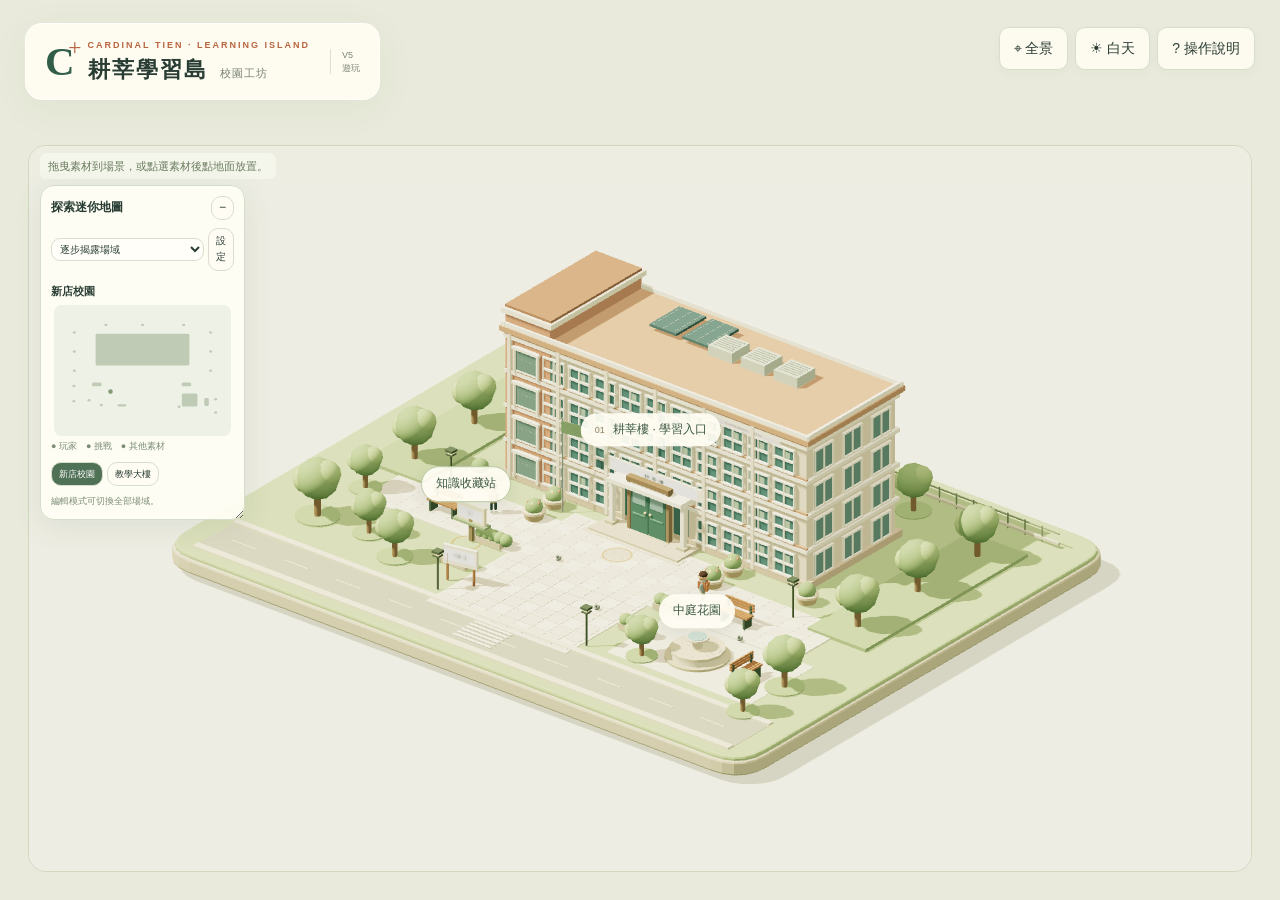
==== offline-player-template.html @ d15664de "Publish V5 editor with 3D doors, TXT workshop and offline student ZIP export" ====
<!doctype html><html lang="zh-Hant"><head><meta charset="utf-8"><meta name="viewport" content="width=device-width,initial-scale=1"><meta name="theme-color" content="#e9eadb"><title>耕莘學習島 · 互動編輯器 V5</title><style>@import url('data:text/css,');
:root{--ink:#293d34;--green:#315e48;--sage:#a8b896;--paper:#fffcf4;--line:#dce0d0;--muted:#788272;--orange:#b86541}*{box-sizing:border-box}body{margin:0;background:#e9eadb;color:var(--ink);font:14px/1.65 'Segoe UI','Microsoft JhengHei',sans-serif;overflow:hidden}button,input,select,textarea{font:inherit}button{border:1px solid #d8ddcc;background:var(--paper);color:var(--ink);padding:9px 14px;border-radius:10px;cursor:pointer;transition:background .18s,transform .18s}button:hover{background:#e9efdf;transform:translateY(-1px)}button:disabled{opacity:.4;cursor:default;transform:none}button:focus-visible{outline:3px solid #d99858;outline-offset:3px}.primary,.dark{background:var(--green);color:#fff;border-color:var(--green)}.primary:hover,.dark:hover{background:#244633}.wide{width:100%;display:flex;justify-content:space-between;align-items:center}.hidden{display:none!important}.glass{background:#fffcf2ed;border:1px solid #ffffffb0;box-shadow:0 8px 40px #3046300d;backdrop-filter:blur(16px)}#world{position:fixed;inset:0}#world canvas{width:100%;height:100%;display:block;touch-action:none}header.brand{position:absolute;top:23px;left:25px;display:flex;align-items:center;gap:13px;padding:15px 19px;border-radius:17px}.emblem{font:700 41px Georgia,serif;color:var(--green);position:relative;line-height:1}.emblem span{font:24px Georgia;position:absolute;right:-7px;top:-7px;color:var(--orange)}h1{font-size:22px;line-height:1.3;letter-spacing:2px;margin:3px 0 0}h1>span{font-size:11px;font-weight:400;letter-spacing:1px;margin-left:12px;color:var(--muted)}h2{font-size:27px;line-height:1.5;margin:12px 0 18px;letter-spacing:.5px}h3{font-size:18px;margin:10px 0}p{margin:8px 0 15px}.eyebrow{font:600 9px/1.5 'Segoe UI',sans-serif;letter-spacing:2px;color:var(--orange);margin:0}.version{font-size:9px;line-height:1.4;color:var(--muted);border-left:1px solid var(--line);padding-left:11px;margin-left:7px}.top-tools{position:absolute;right:25px;top:27px;display:flex;gap:7px}.top-tools button{box-shadow:0 3px 12px #243d2b08;background:#fffcf1ed}.top-tools button.dark{background:var(--green)}.scene-title{position:absolute;left:32px;top:145px;pointer-events:none}.scene-title>span{font:600 10px/1.5 monospace;letter-spacing:2px;color:#849077}.scene-title h2{font-size:30px;line-height:1.5;margin:12px 0 10px;font-weight:500;letter-spacing:3px;text-shadow:0 2px 15px #f9faeb}.scene-title p{color:#6c7e66;font-size:12px}.mission{position:absolute;bottom:105px;left:26px;width:270px;padding:19px;border-radius:16px}.mission-top{display:flex;align-items:center;gap:5px}.mission-top .eyebrow{flex:1}.mission-top small{font-size:10px;color:var(--muted)}.dot,.green-dot{width:5px;height:5px;border-radius:50%;background:#78986b;display:inline-block}.mission h3{font-size:17px;letter-spacing:1px}.mission p{font-size:12px;color:#7e8777;margin-bottom:16px}.steps{display:flex;align-items:center;gap:5px;margin-bottom:17px;font-size:10px;color:#a3ab99}.steps i{height:1px;background:var(--line);flex:1}.steps .on{color:var(--green);font-weight:700}.bottom-bar{position:absolute;bottom:27px;left:50%;transform:translateX(-50%);border-radius:50px;padding:6px 9px 6px 18px;display:flex;align-items:center;gap:17px;white-space:nowrap;font-size:11px}.bottom-bar .desktop{color:var(--muted)}.bottom-bar button{border:0;border-radius:40px;padding:6px 12px;background:#e9eddd;font-size:11px}.scene-disclaimer{position:absolute;bottom:7px;left:27px;color:#76836e;font-size:9px}.label{position:absolute;transform:translate(-50%,-100%);pointer-events:none;white-space:nowrap;background:#fffdf4ee;padding:7px 14px;border-radius:30px;font-size:12px;box-shadow:0 4px 15px #36543c15;color:#3c5842;transition:opacity .3s}.label small{font-size:9px;color:#9b8361;margin-right:5px}.label .status{width:5px;height:5px;border-radius:50%;background:#c99459;display:inline-block;margin-right:6px}#interaction{position:absolute;bottom:100px;left:50%;transform:translateX(-30%);display:flex;align-items:center;gap:25px;padding:16px 22px;border-radius:16px;max-width:600px}#interaction h3{margin:3px 0}#interaction p{font-size:12px;color:var(--muted);margin:0}#interaction button{white-space:nowrap}.dpad{position:absolute;bottom:109px;right:26px;display:flex;flex-direction:column;align-items:center;gap:4px}.dpad div{display:flex;gap:4px}.dpad button{width:37px;height:35px;padding:0;background:#fffcf2b0;color:#667c5f;border-color:#ffffff70}.dpad>button{margin-bottom:0}#panel{position:absolute;right:15px;top:88px;bottom:88px;width:405px;border:1px solid #fff;border-radius:19px;background:#fffcf6f7;backdrop-filter:blur(22px);box-shadow:0 15px 75px #203e2c26;display:flex;flex-direction:column;z-index:5}.panel-head{display:flex;align-items:flex-start;justify-content:space-between;padding:23px 23px 12px}.panel-head h2{font-size:20px;margin:7px 0}.panel-head button{border:0;font-size:23px;line-height:1;padding:0;background:transparent}.tabs{display:flex;border-bottom:1px solid var(--line);margin:0 23px}.tabs button{flex:1;border:0;border-radius:0;padding:10px 0;background:transparent;color:var(--muted);font-size:12px}.tabs button.active{color:var(--green);border-bottom:2px solid var(--green);font-weight:700}.panel-content{padding:21px 23px;overflow-y:auto;flex:1;scrollbar-width:thin}.bank-summary{display:flex;justify-content:space-between;align-items:center;margin:0 0 16px}.bank-summary strong{font:32px Georgia,serif}.bank-summary small{font:9px monospace;color:#9c927c}.note{padding:12px 14px;border-radius:10px;background:#eff1e5;font-size:11px;color:#7a836e;margin:14px 0;line-height:1.8}.row{display:flex;gap:8px;flex-wrap:wrap;align-items:center}.row button{font-size:12px}.question-card{padding:17px 0;border-bottom:1px solid var(--line)}.question-card .number{font:italic 16px Georgia,serif;color:var(--orange);margin-right:8px}.question-card b{font-size:13px;font-weight:600}.question-card p{font-size:11px;color:var(--muted);margin:8px 0}.question-card button{padding:3px 9px;border:0;background:#eff0e6;font-size:10px}.tag{font-size:9px;background:#e8eddd;border-radius:12px;padding:2px 7px;display:inline-block;color:#718263}.settings{padding:15px 0}.settings h3{font-size:15px}.settings small{font-size:10px;color:var(--muted);display:block;margin:12px 0}label{display:block;font-size:12px;color:#6b7962;margin:12px 0}input:not([type=checkbox]),textarea,select{display:block;width:100%;padding:10px 12px;border:1px solid #d8decc;border-radius:9px;background:#fffef9;color:var(--ink);margin-top:6px;outline:none}input:focus,textarea:focus,select:focus{border-color:#7f9c74}textarea{min-height:135px;resize:vertical}.check{display:flex;gap:8px;align-items:center}input[type=checkbox]{accent-color:var(--green)}.muted{color:var(--muted)}.small{font-size:11px}.upload{display:flex;flex-direction:column;align-items:center;border:1px dashed #becab0;border-radius:13px;padding:19px;cursor:pointer;background:#f5f6ed;color:var(--green)}.upload>span{font-size:25px}.upload small{font-size:10px;color:var(--muted);margin-top:3px}.upload input{width:100%;font-size:10px;margin-top:10px}.error{color:#ad593f}#importMessage{font-size:12px;color:var(--orange)}.record{padding:16px 0;border-bottom:1px solid var(--line)}.record strong{font:30px Georgia}.record summary{cursor:pointer;color:var(--green);font-size:11px}.record p{font-size:11px}.record small{color:var(--muted)}dialog{border:1px solid #fff6;border-radius:23px;padding:34px;background:var(--paper);color:var(--ink);width:min(650px,94vw);max-height:90vh;box-shadow:0 20px 100px #29493433;overflow:auto}dialog::backdrop{background:#213f344d;backdrop-filter:blur(6px)}.dialog-close{position:absolute;right:20px;top:16px;font-size:23px;line-height:1;border:0;padding:4px;background:transparent}#welcome h2{font-size:30px;margin-top:14px}#welcome>p{color:#76806e;font-size:13px}.help-grid{display:grid;grid-template-columns:1fr 1fr;gap:13px;margin:24px 0}.help-grid div{padding:14px;border-radius:12px;background:#eff1e5}.help-grid b{font-size:13px}.help-grid p{font-size:11px;color:var(--muted);margin-bottom:0}.options-grid{display:grid;grid-template-columns:1fr 1fr;gap:12px}#questionDialog h2{font-size:24px}#questionDialog textarea{min-height:78px}.quiz-top{display:flex;align-items:center;justify-content:space-between}.quiz-top button{padding:4px 9px;font-size:11px}.quiz-progress{display:flex;gap:6px;margin:17px 0 25px}.quiz-progress span{height:3px;background:#e3e7d8;flex:1;border-radius:3px}.quiz-progress span.on{background:#83a374}#quizContent h2{font-size:23px}.answer{display:flex;align-items:center;gap:14px;width:100%;text-align:left;margin:10px 0;padding:14px 16px;background:#fffef9;border-color:#dfe3d4}.answer .letter{display:flex;align-items:center;justify-content:center;flex-shrink:0;width:29px;height:29px;background:#eff1e7;border-radius:7px;font-size:12px}.answer.selected{border-color:var(--green);background:#e9efdf}.answer.is-correct{border-color:#739764;background:#e6efdf}.answer.is-wrong{border-color:#c49072;background:#f9eee4}.feedback{padding:15px 17px;border-radius:12px;background:#eaf0df;margin:17px 0;font-size:13px}.feedback small{display:block;margin-top:9px;color:var(--muted)}.hint-box{padding:12px;border-left:2px solid #c08b53;background:#f4f0df;font-size:12px;margin:12px 0}.score{font:86px/1.15 Georgia,serif;color:var(--green);text-align:center;margin:22px 0 10px}.score small{font:16px 'Segoe UI';margin-left:8px}.result-title{text-align:center}.result-meta{display:flex;justify-content:center;gap:20px;color:var(--muted);font-size:12px;margin-bottom:20px}#toast{position:fixed;bottom:30px;left:50%;transform:translateX(-50%);background:#294b3f;color:white;border-radius:12px;padding:12px 22px;max-width:90vw;box-shadow:0 8px 40px #243f2d33;z-index:30;font-size:13px}#loading{position:fixed;inset:0;background:#e9eadb;display:flex;flex-direction:column;align-items:center;justify-content:center;z-index:50;transition:opacity .5s}.load-logo{font:80px Georgia;color:var(--green)}.load-logo span{font-size:40px;color:var(--orange)}#loading small{color:var(--muted);font-size:11px}#loading p{letter-spacing:3px}body.panel-open .top-tools{right:25px}body.panel-open .label{opacity:0}.webgl-error{max-width:500px;padding:30px;background:var(--paper);border-radius:20px}a{color:var(--green)}@media(min-width:1500px){.scene-title{top:160px}.mission{bottom:125px}}@media(max-width:1000px){header.brand{left:15px;top:15px;padding:12px}.eyebrow{letter-spacing:1px}h1{font-size:19px}h1>span{display:none}.top-tools{top:20px;right:15px}.top-tools button{padding:8px 10px}.scene-title{left:23px;top:120px}.scene-title h2{font-size:24px}.scene-title p{max-width:160px}.mission{left:15px;bottom:100px;width:235px;padding:15px}.bottom-bar .desktop{display:none}#interaction{left:50%;transform:translateX(-10%);max-width:460px;gap:15px}.scene-disclaimer{font-size:8px;left:15px}}@media(max-width:650px){header.brand{gap:9px;top:12px;left:12px;padding:11px 13px}.brand .eyebrow{font-size:7px}.emblem{font-size:32px}.emblem span{font-size:18px}h1{font-size:17px}.version{display:none}.top-tools{top:92px;left:12px;right:auto;gap:5px}.top-tools button{padding:7px 11px;font-size:12px}.scene-title{top:148px;left:17px}.scene-title h2{font-size:22px;line-height:1.4;margin-top:8px}.scene-title p{display:none}.scene-title>span{font-size:8px}.mission{bottom:87px;width:206px;padding:13px}.mission h3{font-size:14px}.mission p{font-size:10px;margin-bottom:9px}.mission .steps{font-size:8px;margin-bottom:10px}.mission .primary{font-size:11px;padding:7px 9px}.mission-top small{font-size:8px}.mission-top .eyebrow{font-size:8px}.bottom-bar{bottom:25px;gap:10px;padding:5px 7px 5px 12px}.bottom-bar button{font-size:10px;padding:5px 8px}.scene-disclaimer{bottom:5px;font-size:7px}.dpad{bottom:95px;right:15px}#interaction{bottom:275px;left:12px;right:12px;transform:none;max-width:none;padding:13px 15px;gap:10px;justify-content:space-between}#interaction h3{font-size:14px}#interaction p{font-size:10px}#interaction .eyebrow{font-size:8px}#interaction button{font-size:11px;padding:9px}#panel{left:8px;right:8px;top:145px;bottom:15px;width:auto}.panel-head{padding:17px}.panel-head h2{font-size:18px}.tabs{margin:0 17px}.panel-content{padding:15px 17px}.help-grid{gap:8px}.help-grid div{padding:10px}dialog{padding:25px 21px}#welcome h2{font-size:23px}.options-grid{gap:8px}.label{font-size:10px;padding:5px 10px}.scene-title{pointer-events:none}body.panel-open .mission,body.panel-open .scene-title,body.panel-open .dpad{visibility:hidden}}

@media(max-width:650px) and (max-height:650px){.scene-title{top:145px}.scene-title h2{display:none}.mission{width:182px;bottom:87px;padding:11px}.mission-top .eyebrow{font-size:7px}.mission h3{font-size:12px;margin:5px 0 8px}.mission p,.mission .steps{display:none}.mission .primary{font-size:10px}.mission #indoorStops{gap:4px}.mission #indoorStops button{padding:4px;font-size:9px}#interaction{bottom:235px;padding:10px}.dpad{right:10px;bottom:96px}.dpad button{width:30px;height:30px}.scene-disclaimer{max-width:92vw;line-height:1.1}}

body.editing #world{left:215px;right:380px;top:127px;bottom:220px;border:1px solid #d0d8c2;border-radius:18px;overflow:hidden;background:#e9eadb}body.editing .mission,body.editing .scene-title,body.editing .bottom-bar,body.editing .dpad,body.editing .scene-disclaimer{display:none}body.editing #interaction{display:none!important}.author-bar{position:absolute;top:89px;left:22px;right:22px;height:39px;display:flex;align-items:center;gap:8px}.author-bar input{width:240px;font-size:13px;padding:7px 10px;margin:0}.author-bar small{color:#7c886f;font-size:10px}.author-bar .spacer{flex:1}.author-bar button{font-size:11px;padding:7px 11px}.mode-chip{font-size:10px;border-radius:20px;padding:5px 12px;background:#dde7d0;color:#486747;white-space:nowrap}.author-left,.author-inspector{position:absolute;top:140px;bottom:220px;background:#fffdf4ed;border:1px solid #fff;border-radius:15px;overflow:auto;padding:17px;scrollbar-width:thin}.author-left{left:20px;width:180px}.author-inspector{right:20px;width:345px;padding:20px}.author-left h3,.author-inspector h3{font-size:15px;margin:5px 0 12px}.palette{display:grid;grid-template-columns:1fr 1fr;gap:6px}.palette button{font-size:10px;padding:10px 3px;background:#eef1e5;display:flex;flex-direction:column;align-items:center;gap:2px}.palette button.active{border:2px solid #4e7551;background:#e0ead4}.palette b{font-size:22px;font-weight:400}.author-left p{font-size:10px;color:#7d8874}.entity-list{margin-top:15px}.entity-list button{display:block;width:100%;text-align:left;border:0;border-bottom:1px solid #e4e8d9;border-radius:0;font-size:11px;padding:9px 5px;background:transparent}.entity-list button.active{background:#e6edda;border-radius:7px;color:#436c43}.entity-list small{font-size:9px;display:block;color:#8d957e}.author-inspector label{font-size:11px;margin:10px 0}.author-inspector input,.author-inspector textarea,.author-inspector select{font-size:12px;padding:7px 9px}.author-inspector textarea{min-height:85px}.author-inspector .pair{display:grid;grid-template-columns:1fr 1fr;gap:8px}.author-inspector .triple{display:grid;grid-template-columns:1fr 1fr 1fr;gap:7px}.inspector-actions{display:flex;gap:8px;position:sticky;bottom:-20px;background:#fffdf4;padding:12px 0 0;margin-top:15px}.inspector-actions button{font-size:11px}.choice-editor{border:1px solid #dce4cf;border-radius:10px;padding:10px;margin:10px 0;background:#f5f6ed}.choice-editor .row{justify-content:space-between}.choice-editor button{padding:2px 8px;font-size:10px}.requirement-list{max-height:130px;overflow:auto;background:#f0f3e7;padding:8px;border-radius:8px}.requirement-list label{display:flex;align-items:center;gap:7px;margin:4px}.author-flow{position:absolute;bottom:19px;left:20px;right:20px;height:185px;border:1px solid white;border-radius:15px;background:#fffdf4f0;overflow:hidden;padding:13px 18px}.flow-heading{display:flex;align-items:center;justify-content:space-between;gap:8px}.flow-heading h3{font-size:13px;margin:0}.flow-heading small{font-size:10px;color:#7e8974}.flow-heading button{font-size:10px;padding:3px 10px}.flow-scroll{overflow:auto;margin-top:8px;height:128px;position:relative;scrollbar-width:thin}.flow-track{position:relative;min-height:120px}.flow-track svg{position:absolute;top:0;left:0;pointer-events:none}.flow-node{position:absolute;top:14px;width:174px;height:88px;background:#f4f4e9;border:1px solid #cdd7bd;border-radius:11px;padding:10px;cursor:pointer;overflow:hidden}.flow-node.active{border:2px solid #57784b;background:#eaf0dd}.flow-node b{display:block;font-size:12px;white-space:nowrap;overflow:hidden;text-overflow:ellipsis}.flow-node small{font-size:9px;color:#859075}.flow-node .node-port{position:absolute;right:5px;top:30px;width:20px;height:24px;padding:0;border:0;background:#dce7cd;border-radius:50%;color:#416644}.flow-node .node-port:hover{background:#9db788}.author-placeholder{font-size:12px;line-height:1.9;color:#7e8874}.editor-only{}.play-only.hidden{}.author-checks{margin-top:10px;font-size:11px}.author-checks .error{background:#f8eee1;padding:8px;border-radius:7px}.author-checks .warn{background:#f2f1da;padding:8px;border-radius:7px}.play-task-list{max-height:130px;overflow:auto}.play-task-list button{display:block;width:100%;padding:5px;text-align:left;font-size:10px;border:0;border-bottom:1px solid #e4e8d8;background:transparent;border-radius:0}.play-task-list .current{color:#375f42;font-weight:700}.author-play-buttons{position:absolute;top:94px;right:25px;display:flex;gap:8px;z-index:3}.author-play-buttons button{font-size:12px}.note-pad{min-height:180px!important}.history-entry{padding:10px 0;border-bottom:1px solid #dde3d1;font-size:11px}.author-inspector .node-id{font:9px monospace;color:#9a9f8c}.unsaved{color:#b17d43!important}.author-prompt{min-height:260px}.status-line{position:absolute;left:230px;top:140px;font-size:11px;color:#6c7d60;pointer-events:none;z-index:2}.builder-banner{background:#edf0df;border-radius:10px;padding:12px;font-size:12px;line-height:1.9}.editor-scene-tabs{display:flex;gap:5px;margin:10px 0}.editor-scene-tabs button{font-size:10px;padding:6px 10px}.editor-scene-tabs .active{background:#43664a;color:white}.author-file{font-size:10px;margin-top:8px}.author-file input{font-size:10px}.requirement-list input{width:auto}.flow-link-label{font-size:9px;fill:#80946a}.author-left .wide{font-size:10px;padding:7px;margin-top:7px}@media(max-width:1050px){body.editing #world{left:180px;right:315px}.author-left{width:150px;padding:12px}.author-inspector{width:285px;padding:15px}.author-bar input{width:190px}.author-bar small{display:none}.status-line{left:190px}.author-bar{gap:5px}}@media(max-width:750px){body.editing{overflow:auto;min-height:100vh}body.editing #world{left:10px;right:10px;top:205px;bottom:auto;height:340px;position:absolute}.author-bar{top:139px;left:12px;right:12px;height:auto;flex-wrap:wrap}.author-bar input{width:calc(100% - 100px)}.author-bar .spacer{display:none}.author-bar button{font-size:10px}.author-left{left:10px;right:10px;top:555px;bottom:auto;width:auto;max-height:none;position:absolute}.palette{grid-template-columns:repeat(6,1fr)}.palette button{padding:5px;font-size:9px}.palette b{font-size:19px}.entity-list{display:flex;overflow:auto;gap:5px;margin-top:8px}.entity-list button{flex:0 0 125px}.author-inspector{left:10px;right:10px;top:850px;bottom:auto;width:auto;max-height:none;position:absolute;padding:18px}.author-flow{position:absolute;top:660px;bottom:auto;left:10px;right:10px;height:180px}.author-left .author-file,.author-left .wide,.author-left>p,.author-left>h3{display:none}.author-left .editor-scene-tabs{margin:0 0 8px}.status-line{left:20px;top:218px;max-width:85vw;font-size:10px}.author-play-buttons{top:141px;left:12px;right:auto}.author-play-buttons button{font-size:10px;padding:6px 10px}.mission{max-height:calc(100vh - 300px);overflow:auto}#studioDialog{width:95vw}}

body.editing .label[data-author-entity]{pointer-events:auto;cursor:grab;border:1px solid #b6c8a2}body.editing .label[data-author-entity]:active{cursor:grabbing}

#txtDialog{width:min(1120px,95vw);max-width:1120px;max-height:90vh;padding:28px 32px;border:1px solid #d5dccb;border-radius:24px;background:#f8f7ef;color:#304c40;box-shadow:0 28px 100px #203c3850;overflow:auto}#txtDialog::backdrop{background:#203b386b;backdrop-filter:blur(5px)}.txt-heading{display:flex;justify-content:space-between;align-items:flex-start;gap:20px}.txt-heading h2{font-size:27px;margin:6px 0 12px}.txt-heading>button{font-size:24px}.txt-tabs{display:flex;gap:8px;padding:12px 0 20px;border-bottom:1px solid #dde2d6;margin-bottom:22px;flex-wrap:wrap}.txt-tabs .active{background:#365d49;color:white}.txt-two{display:grid;grid-template-columns:1fr 1fr;gap:30px}.txt-source{min-height:260px;max-height:440px;font:13px/1.8 Consolas,'Microsoft JhengHei',monospace;resize:vertical;white-space:pre-wrap}.txt-form-grid{display:grid;grid-template-columns:1fr 1fr;gap:10px 20px}.txt-empty{padding:32px 20px;background:#eeeee2;border:1px dashed #bac7ad;border-radius:16px;line-height:1.9}.example-list{display:grid;gap:7px;margin-bottom:16px}.example-list>div{display:flex;align-items:center;gap:8px}.example-list button{flex:1;text-align:left;font-size:12px}.example-list a{white-space:nowrap;color:#416b54;font-size:12px}.txt-preview{padding:18px;border:1px solid #d5ddce;border-radius:16px;background:white}.txt-preview li{margin:10px 0}.txt-preview details{border-top:1px solid #e1e5db;padding:9px 0}.txt-warning{background:#f4e9cf;color:#785d2e;padding:12px;border-radius:10px;font-size:12px;line-height:1.8}.txt-status{color:#3d6850;white-space:pre-wrap;line-height:1.7;font-size:13px}.txt-footer{position:sticky;bottom:-28px;background:#f8f7eff5;border-top:1px solid #d5ddce;padding:18px 0 8px;display:flex;gap:10px;flex-wrap:wrap;margin-top:22px}#txtDialog fieldset{border:1px solid #d8dfce;border-radius:14px;margin:16px 0;padding:16px;background:#fffdf5}#txtDialog legend{font-weight:700;padding:0 8px}#txtDialog label{display:block;margin:10px 0}#txtDialog .check{display:flex}#txtDialog input:not([type=checkbox]):not([type=file]),#txtDialog select,#txtDialog textarea{box-sizing:border-box;width:100%}#txtDialog h3{margin:10px 0 16px}.stage-cards{display:grid;grid-template-columns:repeat(3,1fr);gap:14px;margin:24px 0}.stage-card{padding:20px;border-radius:18px;background:#e7edde;border:1px solid #c6d2bb}.stage-card.locked{background:#eeece4;border-style:dashed;color:#7c8378}.stage-card h3{margin:12px 0}.achievement-grid{display:grid;grid-template-columns:repeat(3,1fr);gap:12px}.achievement{padding:16px;border:1px solid #d7ddce;border-radius:13px;background:#eeeee8;color:#767e72}.achievement.earned{background:#f6e6b9;border-color:#d8b76b;color:#71562d}.achievement p{font-size:12px}.author-left #txtWorkshop{margin-top:12px}.author-left{overflow:auto}.label.txt-locked{filter:grayscale(1);opacity:.55}body[data-theme="海洋藍"] .primary{background:#376879}body[data-theme="暖橘"] .primary{background:#a76742}body[data-theme="海洋藍"] #txtDialog .stage-card:not(.locked){background:#dfebed}body[data-theme="暖橘"] #txtDialog .stage-card:not(.locked){background:#f2e5d6}@media(max-width:800px){#txtDialog{padding:20px;width:96vw}.txt-two,.stage-cards,.achievement-grid{grid-template-columns:1fr}.txt-form-grid{grid-template-columns:1fr}.txt-footer{bottom:-20px}.author-play-buttons{max-width:95vw;flex-wrap:wrap}}

@media(max-width:750px){.top-tools{display:flex;flex-wrap:wrap;max-width:calc(100vw - 24px);top:82px;gap:4px}.top-tools button{padding:6px 8px;font-size:11px}.author-bar{top:169px}body.editing #world{top:260px}.author-left{top:610px}.author-inspector{top:1170px}.author-flow{top:1960px}.status-line{display:none}body.editing{min-height:2200px}.author-play-buttons{top:166px;left:12px;right:12px;gap:4px}.author-play-buttons button{font-size:10px;padding:5px 7px}.scene-title{top:230px}.mission{bottom:87px}}

:root{--studio-left:205px;--studio-right:310px;--studio-flow:220px}.author-left,.author-inspector,.author-flow{box-sizing:border-box;resize:both;min-width:165px;max-width:40vw;min-height:95px;overflow:auto}.author-left,.author-inspector{top:145px;bottom:auto;height:calc(100vh - 165px - var(--studio-flow));max-height:calc(100vh - 165px - var(--studio-flow));padding:12px}.author-left{left:16px}.author-inspector{right:16px}.author-left>h3{display:none}.panel-grip{display:flex;align-items:center;justify-content:space-between;position:sticky;top:-12px;background:#fffdf4f2;padding:7px 0 10px;z-index:5;font-size:12px;border-bottom:1px solid #e0e5d5;margin-bottom:10px}.panel-grip button{padding:2px 7px}.panel-folded{min-width:44px!important;max-width:44px!important;min-height:44px!important;height:44px!important;padding:6px!important;resize:none!important;overflow:hidden}.panel-folded>:not(.panel-grip){display:none}.panel-folded .panel-grip{margin:0;padding:0;border:0;position:static}.panel-folded .panel-grip b{display:none}.author-flow{left:16px;right:auto;bottom:14px;top:auto;width:calc(100vw - 32px);max-width:calc(100vw - 32px);max-height:55vh;min-width:260px;min-height:130px;padding:10px 14px;display:flex;flex-direction:column;gap:6px;background:#fffdf6f5}.flow-heading{flex:none;min-height:23px}.flow-heading small{max-width:40%;overflow:hidden;white-space:nowrap;text-overflow:ellipsis}.flow-folded{height:44px!important;min-height:44px;resize:none;overflow:hidden}.flow-folded #flowTools,.flow-folded .flow-scroll{display:none}#flowTools{display:flex;align-items:center;gap:5px;flex-wrap:wrap;flex:none}#flowTools button,#flowTools select{font-size:10px;padding:4px 8px;margin:0;width:auto}#flowTools small{font-size:10px;color:#83917e}#flowZoomValue{font-size:10px;width:35px;text-align:center}.flow-scroll{flex:1;min-height:60px;height:auto;margin:0;cursor:grab;background-color:#f1f3e9;background-image:radial-gradient(#c6cfba 1px,transparent 1px);background-size:18px 18px;overflow:auto;touch-action:none;border-radius:8px}.flow-scroll:active{cursor:grabbing}.flow-track{position:relative;min-height:0}.flow-node{box-sizing:border-box;width:180px;height:90px;position:absolute;cursor:grab;user-select:none;touch-action:none;top:auto;box-shadow:0 3px 8px #345d4020}.flow-node:active{cursor:grabbing}#flowSurface{position:relative}#flowSurface svg{position:absolute;left:0;top:0;pointer-events:none}body.editing #world{left:calc(28px + var(--studio-left));right:calc(28px + var(--studio-right));top:145px;bottom:calc(28px + var(--studio-flow));height:auto;min-height:100px;position:absolute}.status-line{left:calc(40px + var(--studio-left));top:153px;max-width:calc(100vw - var(--studio-left) - var(--studio-right) - 90px);background:#f7f8efb0;padding:4px 8px;border-radius:6px}.author-bar{top:88px;height:auto;min-height:40px;flex-wrap:wrap}.author-bar input{width:205px}.author-bar button{font-size:10px;padding:6px 9px}.editor-scene-tabs{display:flex;align-items:center}.editor-scene-tabs select{width:100%;font-size:11px;padding:7px;margin:0}.editor-scene-tabs button{white-space:nowrap}.mini-map{position:absolute;top:185px;left:calc(40px + var(--studio-left));width:205px;min-width:155px;max-width:360px;max-height:55vh;min-height:100px;resize:both;overflow:auto;z-index:4;border:1px solid #d4ddca;border-radius:14px;background:#fffef4ef;padding:10px;box-shadow:0 7px 30px #385d3b17;box-sizing:border-box;scrollbar-width:thin}.mini-grip{display:flex;justify-content:space-between;align-items:center;font-size:12px;cursor:move;touch-action:none}.mini-grip button{padding:1px 7px}.mini-mode{display:flex;align-items:center;gap:4px;margin:8px 0}.mini-mode select{font-size:10px;padding:4px;margin:0;min-width:0}.mini-mode button{padding:4px;font-size:10px}.mini-current{font-size:11px}.mini-map svg{width:100%;max-height:170px;display:block}.mini-map small{font-size:9px;color:#7b8b76;line-height:1.6;display:block}.mini-areas{display:flex;gap:4px;flex-wrap:wrap;margin:8px 0}.mini-areas button{font-size:9px;padding:4px 7px}.mini-areas .current{background:#4f7155;color:white}.mini-map.mini-folded{width:160px;min-width:140px;height:42px;min-height:42px;resize:none;overflow:hidden}.mini-folded #miniBody{display:none}body:not(.editing) .mini-map{top:160px;left:auto;right:22px}#areaDialog{width:min(1000px,94vw);max-width:1000px}#areaDialog h2{font-size:25px}.area-heading{display:flex;justify-content:space-between;align-items:flex-start}.area-heading>button{font-size:22px}.area-visibility{display:grid;grid-template-columns:1fr 1fr;gap:16px}.area-cards{display:grid;grid-template-columns:repeat(3,1fr);gap:12px;margin-top:18px}.area-cards fieldset{border:1px solid #d4dec9;border-radius:12px;padding:13px;min-width:0}.area-cards legend{font-weight:bold;font-size:13px;padding:0 5px}.area-cards label{font-size:11px}.area-cards input,.area-cards select{font-size:12px;padding:7px}.area-cards button{font-size:10px;padding:5px 8px}@media(max-width:1000px){.area-cards{grid-template-columns:1fr 1fr}.author-bar input{width:150px}.author-bar .mode-chip{display:none}.author-bar{gap:3px}.flow-heading small,#flowTools small{display:none}}@media(max-width:750px){body.editing{min-height:100vh;overflow:hidden}body.editing #world{top:235px;left:8px;right:8px;bottom:calc(var(--studio-flow) + 20px);height:auto}.author-bar{top:155px;left:10px;right:10px;min-height:60px;gap:4px}.author-bar input{width:145px}.author-left,.author-inspector{top:238px;max-height:calc(100vh - 300px - var(--studio-flow));height:300px;max-width:85vw;width:220px;z-index:9}.author-left{left:8px}.author-inspector{right:8px}.author-left.panel-folded{left:8px}.author-inspector.panel-folded{right:8px}.author-flow{left:8px;bottom:8px;width:calc(100vw - 16px);max-width:calc(100vw - 16px);max-height:45vh}.flow-heading h3{font-size:11px}.flow-heading button{font-size:9px;padding:4px}.flow-scroll{min-height:55px}#flowTools{gap:3px}#flowTools select{max-width:160px}.mini-map{top:290px;left:12px;width:170px;max-width:80vw}.status-line{display:none}.area-cards,.area-visibility{grid-template-columns:1fr}#areaDialog{padding:20px}body:not(.editing) .mini-map{top:220px;right:10px}.author-play-buttons{top:160px}.scene-title{top:240px}}

.top-tools button.primary{background:#42664c;color:white}.panel-grip button{color:#486b50;background:#eef2e5}@media(max-width:750px){body.editing #world{top:270px}.author-left,.author-inspector{top:274px}.mini-map{top:325px}}

.panel-resize-edge{position:absolute;top:48px;bottom:12px;width:7px;z-index:10;cursor:ew-resize;touch-action:none;background:#6e8b6320;border-radius:5px}.panel-resize-edge.left{left:0}.panel-resize-edge.right{right:0}.flow-resize-edge{position:absolute;top:0;left:30%;right:30%;height:7px;z-index:10;cursor:ns-resize;touch-action:none;background:#80976a50;border-radius:0 0 8px 8px}.flow-folded .flow-resize-edge{display:none}@media(max-width:750px){body.editing #world{min-height:0}}
.door-rule{margin-top:14px;padding:12px;border:1px solid #b5c9b1;border-radius:10px;background:#f2f6ed}.door-rule h4{margin:0 0 10px;font-size:14px;color:#45664f}.door-rule label{display:block;margin:8px 0}.door-rule select[multiple]{min-height:74px}.door-rule [hidden]{display:none!important}.door-rule small{font-size:10px;color:#68806c}.door-destinations{display:grid;gap:9px;margin:16px 0}.door-destination{text-align:left;display:flex;flex-direction:column;gap:4px;padding:12px 15px!important;border-radius:9px;background:#e6efe2;color:#31523a}.door-destination small{font-size:11px;font-weight:normal}.door-destination.door-locked{background:#eeeae2;color:#806b57}.door-destination:hover{outline:2px solid #7d9e7a}#manageDoors{white-space:nowrap;background:#ecf3e8;color:#315f47}

body.offline-student .author-bar,body.offline-student #returnEditor,body.offline-student #openTxtTop,body.offline-student #togglePanel,body.offline-student #panel,body.offline-student #openJourney,body.offline-student .author-left,body.offline-student .author-inspector,body.offline-student .author-flow,body.offline-student #txtWorkshop{display:none!important;}
</style></head><body>
<div id="world" aria-label="可探索的立體校園"></div><div id="loading"><div class="load-logo">C<span>+</span></div><p>正在打開你的校園…</p><small>建構場景、光影與學習空間</small></div>
<header class="brand glass"><span class="emblem">C<span>+</span></span><div><p class="eyebrow">CARDINAL TIEN · LEARNING ISLAND</p><h1>耕莘學習島<span>校園工坊</span></h1></div><span class="version">V5<br>編輯</span></header>
<div class="top-tools"><button id="openTxtTop" class="primary">✦ TXT 工坊</button><button id="openJourney">關卡與成就</button><button id="home" title="重設鏡頭">⌖ <span>全景</span></button><button id="day" title="切換白天與黃昏">☀ <span>白天</span></button><button id="help">? <span>操作說明</span></button><button id="togglePanel" class="dark">☷ <span>題庫與紀錄</span></button></div>
<div class="scene-title"><span id="placeCode">01 / XINDIAN CAMPUS</span><h2 id="placeTitle">在熟悉的校園，<br>發現新的自己。</h2><p id="placeNote">走進耕莘樓，開始今天的三題挑戰。</p></div>
<div id="labels" aria-hidden="true"></div>
<section class="mission glass"><div class="mission-top"><span class="eyebrow">TODAY’S QUEST</span><span class="dot"></span><small id="saveState">本機保存</small></div><h3 id="missionTitle">第一站 · 耕莘樓</h3><p id="missionText">移動到校舍前的入口光圈，進入學習空間。</p><div class="steps"><span id="step1" class="on">01 探索</span><i></i><span id="step2">02 練習</span><i></i><span id="step3">03 回饋</span></div><button id="navigate" class="primary wide">帶我到校舍入口 <span>↗</span></button><div id="indoorStops" class="row hidden" style="margin-top:8px"><button id="goSenior">前往學長姐</button><button id="goShelf">前往收藏櫃</button></div></section>
<div class="bottom-bar glass"><span id="worldStatus"><b class="green-dot"></b> 校園廣場</span><span class="desktop">點地面移動 · 拖曳旋轉 · 滾輪縮放</span><button id="back" class="hidden">← 返回校園</button><button id="focusPlayer" title="跟隨人物">◎ 跟隨</button></div>
<div class="scene-disclaimer">新店校區風格化示意 · 校舍外觀與室內非實測重建</div>
<div class="dpad" aria-label="方向控制"><button data-dir="up" aria-label="往前走">↑</button><div><button data-dir="left" aria-label="往左走">←</button><button data-dir="down" aria-label="往後走">↓</button><button data-dir="right" aria-label="往右走">→</button></div></div>
<div id="interaction" class="glass hidden"><div><span class="eyebrow" id="interactType">CAMPUS ENTRANCE</span><h3 id="interactTitle">耕莘樓</h3><p id="interactDesc">準備開始今天的學習？</p></div><button id="interact" class="primary">進入學習空間 →</button></div>
<aside id="panel" class="hidden"><div class="panel-head"><div><p class="eyebrow">YOUR LEARNING STUDIO</p><h2>讓知識，有自己的模樣。</h2></div><button id="closePanel" aria-label="關閉題庫工坊">×</button></div><div class="tabs"><button data-tab="bank" class="active">我的題庫</button><button data-tab="import">匯入資料</button><button data-tab="records">學習紀錄</button></div>
<div class="panel-content"><section data-page="bank"><div class="bank-summary"><span><strong id="qCount">3</strong> 道收藏題目</span><small id="revision">VERSION 1</small></div><div class="note">題庫與試玩共用資料。TXT 工坊可指定各關題庫範圍、題數與成就；不足時會提醒補齊。</div><div class="row"><button id="addQuestion" class="primary">＋ 新增題目</button><button id="exportBank">匯出題庫 JSON</button></div><div id="questions"></div><div class="settings"><h3>挑戰設定</h3><label class="check"><input type="checkbox" id="allowHints" checked> 開放學長姐提示</label><label>通關分數<select id="passing"><option>60</option><option selected>80</option><option>100</option></select></label><label>出題難度<select id="level"><option value="0">全部題目</option><option value="1">1 · 概念辨識</option><option value="2">2 · 情境應用</option><option value="3">3 · 綜合判斷</option></select></label><small>每個挑戰點的題數、難度與門檻請在場景屬性設定。</small></div><button id="exportAll" class="wide">下載題庫與答題紀錄</button><label class="upload" for="restoreFile">還原題庫與答題紀錄<small>題庫與答題專用；場景與流程請用左側完整作品 JSON</small><input type="file" id="restoreFile" accept=".json"></label></section>
<section data-page="import" class="hidden"><h3>帶上你自己的教材。</h3><p class="muted">匯入題庫文字、JSON、DOCX 或文字型 PDF，先預覽確認，再加入或替換。</p><label class="upload" for="importFile"><span>↥</span>選擇檔案<small>TXT · JSON · DOCX · 文字型 PDF ／ 最大 15 MB</small><input type="file" id="importFile" accept=".txt,.json,.docx,.pdf"></label><label>貼上題庫或擷取文字<textarea id="rawText" placeholder="題目：…&#10;A. …&#10;B. …&#10;C. …&#10;D. …&#10;答案：B&#10;解析：…&#10;提示：…&#10;難度：1&#10;來源：教材第幾頁"></textarea></label><div class="row"><button id="parse" class="primary">解析並預覽</button><button id="fillSample">格式範例</button><button id="copyPrompt">AI 命題指令</button></div><p id="importMessage" role="status"></p><div class="note">只擷取文字，不會自動理解任意講義。可把教材與命題指令貼到 Gemini／ChatGPT，查核結果後再匯入。本版未連 AI API；中文 [題目] TXT 可直接讀取。掃描 PDF 需先 OCR。</div><div id="importPreview"></div><div id="importActions" class="hidden"><label>加入方式<select id="importMode"><option value="append">保留原題並加入</option><option value="replace">替換目前題庫（保留歷程）</option></select></label><button id="applyImport" class="primary wide">確認匯入</button></div></section>
<section data-page="records" class="hidden"><h3>每一次練習，都有留下。</h3><p class="muted">顯示目前作品的逐題結果、來源與提示使用。歷史回合保留當時題目版本；其他作品歷程仍在完整備份中。</p><button id="exportCSV">下載逐題紀錄 CSV</button><div id="records"></div><div class="note">紀錄只存本機瀏覽器，尚未連接 Google 試算表；請定期下載完整備份。</div></section></div></aside>
<dialog id="welcome"><button class="dialog-close" id="closeHelp" aria-label="關閉操作說明">×</button><span class="eyebrow">WELCOME TO YOUR CAMPUS</span><h2>把複習，變成一場探索。</h2><p>這是一段立體校園試玩：走進一棟校舍、向學長姐求助，再完成自己的三題挑戰。</p><div class="help-grid"><div><b>01　移動</b><p>點選地面，人物會繞開校舍與障礙物。也可用方向鍵或 WASD。</p></div><div><b>02　探索</b><p>走近入口或互動點，按畫面按鈕或 E 鍵開始互動。</p></div><div><b>03　創作</b><p>打開「題庫工坊」，匯入或修改題目，再回場景試玩。</p></div><div><b>04　看見成果</b><p>逐題查看解析，完成後取得成績與學習紀錄。</p></div></div><p class="muted small">滑鼠拖曳可旋轉，滾輪縮放。範例題為 AI 學習素養示範，非正式護理評量。校舍為風格化示意，尚未加入現況照片。</p><button id="begin" class="primary wide">開始探索校園 →</button></dialog>
<dialog id="quizDialog"><div id="quizContent"></div></dialog>
<dialog id="questionDialog"><button id="cancelQuestion" class="dialog-close" aria-label="取消編輯">×</button><span class="eyebrow">QUESTION WORKSHOP</span><h2>編輯一份好問題。</h2><form id="questionForm"><label>題庫分類<input id="editBank" maxlength="100" value="未分類"></label><label>題目<textarea id="editText" required></textarea></label><div id="editOptions" class="options-grid"></div><div class="options-grid"><label>正確答案<select id="editAnswer"><option>A</option><option>B</option><option>C</option><option>D</option></select></label><label>難度<select id="editDifficulty"><option value="1">1 · 概念辨識</option><option value="2">2 · 情境應用</option><option value="3">3 · 綜合判斷</option></select></label></div><label>答案解析<textarea id="editExplanation" required></textarea></label><label>學長姐提示<input id="editHint"></label><label>教材來源／頁碼<input id="editSource"></label><p id="editError" role="status" class="error"></p><button class="primary wide" type="submit">儲存題目</button></form></dialog>
<div id="toast" role="status" class="hidden"></div>
<script>
document.body.classList.add('offline-student');
document.title='校園冒險 · 學生遊戲';
document.querySelector('.brand .version').innerHTML='V5<br>遊玩';
window.__CAMPUS_OFFLINE_GAME__=JSON.parse(new TextDecoder().decode(Uint8Array.from(atob('__CAMPUS_GAME_DATA_BASE64__'),c=>c.charCodeAt(0))));
</script><script type="module">
const MODULES_B64='[base64]/[base64]/[base64]/[base64]/[base64]/kuI3mraPnoronKTtpZighaWRzLmhhcyhwLnZpc2liaWxpdHkuZml4ZWRBcmVhSWQpKXRocm93IEVycm9yKCflm7rlrprloLTln5/kuI3lrZjlnKgnKTtcbiBpZihwLnZpc2liaWxpdHkubW9kZT09PSdwcm9ncmVzc2l2ZScpe2xldCBmaXJzdD1wLmVudGl0aWVzLmZpbmQoZT0+ZS5pZD09PXAuc3RhcnRJZCk/[base64]/op6PpjpblrZjlnKjlvqrnkrDvvIzoq4voqr/[base64]/[base64]/[base64]/[base64]/[base64]/W2xhc3QuaWRdOltdfTtwcm9qZWN0LmFyZWFzLnB1c2goYXJlYSk7cmV0dXJuIGFyZWE7fVxuZXhwb3J0IGZ1bmN0aW9uIHJlbW92ZUFyZWEocHJvamVjdCxpZCl7aWYocHJvamVjdC5hcmVhcy5sZW5ndGg8PTEpdGhyb3cgRXJyb3IoJ+iHs+WwkeS/[base64]/[base64]/[base64]/[base64]/[base64]/[base64]/[base64]/mlbTlj7PlgbToppbnqpflr6zluqYnOifmi5bmm7Poqr/[base64]/[base64]/NDQ6bGF5b3V0LnJpZ2h0V2lkdGgpKydweCc7Zmxvdy5zdHlsZS5oZWlnaHQ9KGxheW91dC5mbG93Rm9sZD80NDpsYXlvdXQuZmxvd0hlaWdodCkrJ3B4JztsZWZ0LnN0eWxlLmhlaWdodD1sYXlvdXQubGVmdEZvbGQ/JzQ0cHgnOk51bWJlci5pc0Zpbml0ZShsYXlvdXQubGVmdEhlaWdodCk/bGF5b3V0LmxlZnRIZWlnaHQrJ3B4JzonJztyaWdodC5zdHlsZS5oZWlnaHQ9bGF5b3V0LnJpZ2h0Rm9sZD8nNDRweCc6TnVtYmVyLmlzRmluaXRlKGxheW91dC5yaWdodEhlaWdodCk/bGF5b3V0LnJpZ2h0SGVpZ2h0KydweCc6Jyc7bWluaS5zdHlsZS53aWR0aD1sYXlvdXQubWluaUZvbGQ/JzE2MHB4JzpOdW1iZXIuaXNGaW5pdGUobGF5b3V0Lm1pbmlXaWR0aCk/[base64]/[base64]/[base64]/[base64]/[base64]/Njo5LHN6PW91dD81Ojg7bWFya2VyLnNldEF0dHJpYnV0ZSgnY3gnLDEyMCttLnBvc2l0aW9uLngqc3gpO21hcmtlci5zZXRBdHRyaWJ1dGUoJ2N5Jyw5MCttLnBvc2l0aW9uLnoqc3opO21hcmtlci5zdHlsZS5kaXNwbGF5PWVkaXRpbmc/J25vbmUnOicnO31cclxuIH1cclxuIGZ1bmN0aW9uIHJlbmRlck1pbmkocHJvamVjdCxhY2Nlc3MsZWRpdGluZyl7bGV0IG91dD13b3JsZC5nZXRNb2RlKCk9PT0nY2FtcHVzJyxzeD1vdXQ/[base64]/[base64]/npLrmqKHlvI9cIiAke2VkaXRpbmc/Jyc6J2Rpc2FibGVkJ30+PG9wdGlvbiB2YWx1ZT1cInByb2dyZXNzaXZlXCIgJHtwcm9qZWN0LnZpc2liaWxpdHkubW9kZT09PSdwcm9ncmVzc2l2ZSc/J3NlbGVjdGVkJzonJ30+6YCQ5q2l5o+t6Zyy5aC05Z+fPC9vcHRpb24+PG9wdGlvbiB2YWx1ZT1cImFsbFwiICR7cHJvamVjdC52aXNpYmlsaXR5Lm1vZGU9PT0nYWxsJz8nc2VsZWN0ZWQnOicnfT7kuIDplovlp4vlhajpg6jpoa/npLo8L29wdGlvbj48b3B0aW9uIHZhbHVlPVwiZml4ZWRcIiAke3Byb2plY3QudmlzaWJpbGl0eS5tb2RlPT09J2ZpeGVkJz8nc2VsZWN0ZWQnOicnfT7lm7rlrprllq7njajpoa/[base64]/[base64]/mqKHlvI/lj6/liIfmj5vlhajpg6jloLTln5/jgIInOifkvp3kvZzlk4Hopo/liYfpoa/npLrloLTln5/vvJvmjJHmiLDku43pnIDnrKblkIjku7vli5nmop3ku7bjgIInfTwvc21hbGw+YDtcclxuICAkKCcjbWluaU1vZGUnKS5vbmNoYW5nZT1lPT57YXV0aG9yLm11dGF0ZSgn6Kq/[base64]/lOWbnue3qOi8r++8jOaJjeiDveS/[base64]/jgII8L2gyPjwvZGl2PjxidXR0b24gaWQ9XCJjbG9zZUFyZWFzXCI+w5c8L2J1dHRvbj48L2Rpdj48cD7mr4/lgIvloLTln5/mnInoh6rlt7HnmoTntKDmnZDoiIfnorDmkp7jgILlj6/ph43opIfkvb/nlKjmqKHmnb/[base64]/lkI3nqLE8aW5wdXQgZGF0YS1hcmVhLW5hbWUgdmFsdWU9XCIke2VzYyhhLm5hbWUpfVwiIG1heGxlbmd0aD1cIjgwXCI+PC9sYWJlbD48bGFiZWw+5aC05pmv5qih5p2/[base64]/[base64]/[base64]/[base64]/[base64]/[base64]/[base64]/[base64]/LnJhbmRvbVVVSUQ/[base64]/pjK/oqqQnKTtcclxuIGxldCB0ZXh0PVN0cmluZyhxLnRleHQ/P3EucXVlc3Rpb24/[base64]/MSk7aWYoIVsxLDIsM10uaW5jbHVkZXMoZGlmZmljdWx0eSkpZmFpbCgn6Zuj5bqm6aCI54K6IDHigJMzJyk7XHJcbiByZXR1cm4ge2lkOnR5cGVvZiBxLmlkPT09J3N0cmluZycmJi9eW1xcdy1dezEsMTI4fSQvLnRlc3QocS5pZCk/[base64]/[base64]/[base64]/[base64]/[base64]/mlofjgIHnrZTmoYjoiIfop6PmnpDnmoTorYnmk5rvvIzkuI3ku6Xoqp7msKPliKTmlrfmraPnorrmgKfjgIJcXG7mj5DnpLrvvJrlm57liLDljp/lp4vos4fmlpnmib7orYnmk5rjgIJcXG7pm6PluqbvvJoxXFxu5L6G5rqQ77ya6Kqy56iL56S656+E77yM6KuL5pu/5o+b54K65a+m6Zqb5pWZ5p2QJztcclxuZXhwb3J0IGZ1bmN0aW9uIGRlbW9CYW5rKCl7cmV0dXJuIHZhbGlkYXRlQmFuayhbXHJcbiB7dGV4dDon5p+l5qC4IEFJIOeUoueUn+eahOikh+e/[base64]/neitieato+eiuuOAgicsaGludDon5oOz5oOz5ZOq5Lqb6LOH6KiK6IO95o+Q5L6b5Y6f5aeL6K2J5pOa44CCJyxzb3VyY2U6J0FJIOWtuOe/[base64]/oibInXSxhbnN3ZXI6J0MnLGV4cGxhbmF0aW9uOiflhYjmoLjlsI3orJvnvqnoiIfmlZnluKvnorroqo3lhaflrrnvvJvmn6XmoLjliY3mh4nmqJnoqJjkuI3norrlrprvvIzkuI3mh4nnm7TmjqXmiornlJ/miJDlhaflrrnoppbngrrmraPnorrnrZTmoYjjgIInLGhpbnQ6J+WFiOmHkOa4heitieaTmu+8jOWGjeaxuuWumuWmguS9leS/ruato+OAgicsc291cmNlOidBSSDlrbjnv5LntKDppIrmk43kvZznpLrnr4TvvIzpnZ7orbfnkIbmraPlvI/oqZXph48nLGRpZmZpY3VsdHk6MX0sXHJcbiB7dGV4dDon5L2/[base64]/55SoJ10sYW5zd2VyOidEJyxleHBsYW5hdGlvbjon5YiG5Yil5L+d55WZ562U5qGI44CB5o+Q56S65L2/55So6IiH6aGM55uu54mI5pys77yM5omN6IO95Yik5pa35ZOq5Lqb5qaC5b+15bey6IO9542o56uL5o6M5o+h44CB5ZOq5Lqb5LuN6ZyA6KaB5Y2U5Yqp44CCJyxoaW50OifliIbmlbjku6XlpJbvvIzlk6rkupvmrbfnqIvkuZ/[base64]/[base64]/[base64]/[base64]/[base64]/[base64]/[base64]/[base64]/[base64]/[base64]/M30pO2xldCB3YXNSb29tPVsn5pWZ5a245aSn5qiTJywn5ZyW5pu46aSoJywn5pWZ5a6kJ10uaW5jbHVkZXMocy5zY2VuZSk7aWYod2FzUm9vbSE9PShlLnNjZW5lPT09J3Jvb20nKSlzLnNjZW5lPWUuc2NlbmU9PT0ncm9vbSc/[base64]/[base64]/JycpLmluY2x1ZGVzKCdcXG4nKT9gJHtrfe+8mnxcXG4ke1N0cmluZyh2KS5zcGxpdCgnXFxuJykubWFwKHM9PicgICcrcykuam9pbignXFxuJyl9YDpgJHtrfe+8miR7dj8/[base64]/pjK/oqqTvvJrmuKzoqabooYzomZ/[base64]/lOWbnue3qOi8r+OAje+8jOWGjeS/ruaUueS9nOWTgeOAguatpOWbnuWQiOS/neeVmeWOn+ioreWumuW/[base64]/LigpO3Jhdz0kKCcjdHh0UmF3Jyk/[base64]/[base64]/[base64]/[base64]/[base64]/veWKoO+8j+abtOaWsO+8muebuOWQjOe3qOiZn+abtOaWsO+8jOWFtumkmOS/neeVmTwvb3B0aW9uPjxvcHRpb24gdmFsdWU9XCJyZXBsYWNlXCIgJHtwZW5kaW5nPy5tb2RlPT09J3JlcGxhY2UnPydzZWxlY3RlZCc6Jyd9Puabv+aPm++8muWPquS/[base64]/[base64]/[base64]/ku6XlnKjooajllq7kv67mlLnvvIzmiJbpl5zplonlvozmjInjgIzoqabnjqnkvZzlk4HjgI3jgIInKyh3YXJuaW5ncy5sZW5ndGg/[base64]/[base64]/[base64]/[base64]/J+mWi+WVnyc6J+mXnOmWiSd9IMK3ICR7cy51bmxvY2s/[base64]/[base64]/jumAsuWFpeaIkeeahOikh+e/[base64]/oiIfml6LmnInluqfmqJnvvJvlrozmlbTnt6jovK/[base64]/[base64]/ZXNjKGRyYWZ0LnN0YWdlc1tpKzFdLm5hbWUpOiflrozmiJDmjqLntKInfeOAguacqumAmumXnOWPr+mHjeippuOAgjwvcD48YnV0dG9uIGRhdGEtcmVtb3ZlLXN0YWdlPVwiJHtpfVwiICR7ZHJhZnQuc3RhZ2VzLmxlbmd0aD09PTE/[base64]/[base64]/[base64]/[base64]/[base64]/[base64]/55So5Lul5LiL5Lit5paH5Y2A5aGK6IiH5qyE5L2N44CC6Zec5Y2hIDHigJMxMCDlgIvjgIHmr4/pl5wgMeKAkzEwIOmhjO+8jOmAmumXnOWIhuaVuCAw4oCTMTAw77yb5omA5pyJ6Zec5Y2h55So44CM6YCa6Zec6Kej6Y6W44CN5b6e56ys5LiA6Zec6YCj5oiQ5LiA5qKd6Lev57ea77yM5pyA5b6M5LiA6Zec55WZ56m644CC57eo6Jmf5YOF5L2/55So6Iux5pW45a2X44CB5bqV57ea5oiW6YCj5a2X6Jmf77yM5LiN5Y+v6YeN6KSH5oiW5L2/[base64]/niYjmnKzjgIHnt6jomZ/jgIHlkI3nqLHjgIHkvZzogIXjgIHplovloLTliofmg4XjgIHphY3oibLjgIHpl5zljaHmlbhcXG5b6Zec5Y2hXSDnt6jomZ/jgIHlkI3nqLHjgIHloLTmma/jgIHpoYzluqvjgIHlh7rpoYzmlbjjgIHpgJrpl5zliIbmlbjjgIHlhYHoqLHmj5DnpLrvvIjmmK/vvI/lkKbvvInjgIHmj5DnpLrmrKHmlbjjgIHpgJrpl5zop6PpjpbjgIHliofmg4VcXG5b5Lq654mpXSDnt6jomZ/jgIHlkI3nqLHjgIHmiYDlnKjpl5zljaHjgIHlsI3oqbHjgIHmj5DnpLpcXG5b5oiQ5bCxXSDnt6jomZ/jgIHlkI3nqLHjgIHmop3ku7bjgIHmnIDkvY7kvZznrZTpoYzmlbjjgIHmrKHmlbjjgIHnjY7li7XmloflrZdcXG5b6aGM55uuXSDnt6jomZ/jgIHpoYzluqvjgIHpoYzlubnjgIFB44CBQuOAgUPjgIFE44CB562U5qGI44CB6Kej5p6Q44CB5o+Q56S644CB5L6G5rqQ44CB6Zuj5bqm77yIMeKAkzPvvIlcXG7mrITkvY3mr4/ooYzkvb/nlKjjgIzmrITkvY3vvJrlhaflrrnjgI3jgILlpJrooYzmloflrZfkvb/[base64]/[base64]/[base64]/[base64]/[base64]/[base64]/J+WFiOmAmumBjiAnK2VzYyhwcmV2aW91cy5uYW1lKTplc2Mocy50ZXh0KX08L3A+PGJ1dHRvbiBkYXRhLWdvLXN0YWdlPVwiJHtlc2Mocy5pZCl9XCIgJHtsb2NrZWQ/[base64]/jgILmn6XnnIvjgIzpoYzluqvoiIfntIDpjITjgI3lj6/[base64]/[base64]/[base64]/[base64]/[base64]/kuaIkOaenOermScsc2NlbmU6J3Jvb20nLHg6Nyx6OjQuMyx5YXc6MCx0ZXh0Oifmga3llpzlrozmiJDot6/[base64]/[base64]/[base64]/[base64]/[base64]/Lm5hbWV8fCfkuIrkuIDnq5knKX07bGV0IG1pc3Npbmc9KGUucmVxdWlyZXN8fFtdKS5maWx0ZXIocj0+IXJ1bi52aXNpdGVkLmluY2x1ZGVzKHIpKTtyZXR1cm4gbWlzc2luZy5sZW5ndGg/[base64]/[base64]/[base64]/[base64]/[base64]/[base64]/[base64]/[base64]/YCR7YmFzZX0tb2ZmbGluZS0ke2VtYmVkZGVkLnByb2plY3QuaWR9YDpiYXNlO1xufVxuXG5leHBvcnQgZnVuY3Rpb24gb2ZmbGluZVByb2plY3REYXRhKGVtYmVkZGVkKXtcbiBpZighZW1iZWRkZWQ/[base64]/lhaXmiJblu7rnq4vpoYznm64nKTtcbiBpZih0eXBlb2YgdGVtcGxhdGUhPT0nc3RyaW5nJ3x8dGVtcGxhdGUuc3BsaXQoREFUQV9QTEFDRUhPTERFUikubGVuZ3RoIT09Mil0aHJvdyBFcnJvcign6Zui57ea6YGK5oiy5qih5p2/5pyq5q2j56K66LyJ5YWlJyk7XG4gY29uc3QgZmlsZW5hbWU9U3RyaW5nKHByb2plY3QudGl0bGUpLnJlcGxhY2UoL1s8PjpcIi9cXFxcfD8qXFx4MDAtXFx4MWZdL2csJ18nKS50cmltKCkuc2xpY2UoMCw3NSl8fCflrbjnlJ/[base64]/li5XpgYrmiLLvvIhXaW5kb3dz77yJ77yaXFxyXFxuMS4g6Kej5aOT57iu5pysIFpJUO+8jOS/[base64]/nhKHpoIjntrLot6/[base64]/[base64]/[base64]/[base64]/mqKHlvI88L3NwYW4+PGlucHV0IGlkPVwicHJvamVjdFRpdGxlXCIgYXJpYS1sYWJlbD1cIuS9nOWTgeWQjeeosVwiIG1heGxlbmd0aD1cIjEwMFwiPjxzbWFsbCBpZD1cImF1dGhvclNhdmVcIj7mnKzmqZ/[base64]/[base64]/[base64]/J+efpeitmOWNoeWFp+WuuSc6ZS5raW5kPT09J25wYyc/[base64]/[base64]/[base64]/PzN9XCI+PC9sYWJlbD48bGFiZWw+5Ye66aGM6Zuj5bqmPHNlbGVjdCBpZD1cImVudGl0eURpZmZpY3VsdHlcIj4ke1swLDEsMiwzXS5tYXAobj0+YDxvcHRpb24gdmFsdWU9XCIke259XCIgJHtuPT09ZS5kaWZmaWN1bHR5PydzZWxlY3RlZCc6Jyd9PiR7bj09PTA/[base64]/J2Rpc2FibGVkJzonJ30+JHtlLmtpbmQ9PT0nZ29hbCc/JzxvcHRpb24gdmFsdWU9XCJcIj7vvIjntYLpu57ntZDmnZ/lm57lkIjvvIk8L29wdGlvbj4nOm9wdGlvbnMoZS5uZXh0KX08L3NlbGVjdD48L2xhYmVsPiR7ZS5raW5kPT09J2NoYWxsZW5nZSc/YDxsYWJlbD7mnKrpgJrpgY7nmoToo5zmlZHot6/[base64]/nlKjlvqnljp/[base64]/[base64]/[base64]/[base64]/[base64]/[base64]/[base64]/[base64]/ruaUueS9jee9ruOAgic7dG9hc3QoJ+W3suaUvue9ru+8jOWPr+aLluabs+enu+WLleaIluWcqOWPs+WBtOS/[base64]/[base64]/gu+8jOWvpumam+aVmeadkOato+eiuuaAp+iIh+aVmeWtuOaViOaenOS7jemcgOS6uuW3peeiuuiqjeOAgjwvcD48YnV0dG9uIGlkPVwiY2xvc2VDaGVja1wiIGNsYXNzPVwicHJpbWFyeVwiPui/[base64]/[base64]/[base64]/LmZpbmlzaGVkPyfot6/nt5rlt7LlrozmiJAnOmU/Lm5hbWV8fCfot6/nt5rmmqvlgZwnOyQoJyNtaXNzaW9uVGV4dCcpLnRleHRDb250ZW50PXJ1bj8uZmluaXNoZWQ/[base64]/lOWbnue3qOi8r+ijnOS4iumAo+e3muOAgic7JCgnI25hdmlnYXRlJykudGV4dENvbnRlbnQ9J+WJjeW+gOebruWJjeS7u+WLmSDihpcnOyQoJyNwbGFjZUNvZGUnKS50ZXh0Q29udGVudD13b3JsZC5nZXRNb2RlKCk9PT0ncm9vbSc/JzAyIC8gTEVBUk5JTkcgU1BBQ0UnOicwMSAvIFNUVURFTlQgUFJPSkVDVCc7JCgnI3BsYWNlVGl0bGUnKS50ZXh0Q29udGVudD1ydW4/[base64]/[base64]/[base64]/[base64]/J+iri+WIsOagoeiIjeWFpeWPo+aMiSBFIOmBuOaTh+WgtOWfn+OAgic6J+iri+WIsOWHuuWPo+mWgOaMiSBFIOi/[base64]/[base64]/[base64]/[base64]/JyDCtyDmj5DnpLogKycrYy5oaW50czonJ308L2J1dHRvbj5gKS5qb2luKCcnKTpgPGJ1dHRvbiBpZD1cImNvbXBsZXRlSW50ZXJhY3Rpb25cIiBjbGFzcz1cInByaW1hcnkgd2lkZVwiPiR7ZS5raW5kPT09J2tub3dsZWRnZSc/J+aUtuiXj+efpeitmOWNoe+8jOWujOaIkOmAmeS4gOermSDihpInOiflrozmiJDku7vli5not6/[base64]/[base64]/[base64]/[base64]/[base64]/[base64]/[base64]/[base64]/[base64]/[base64]/kui3r+e3muOAguWFiOWVj+aIkeWtuOe/kuebruaomeOAgeaVmeadkOS+hua6kOiIh+W4uOimi+mMr+iqpO+8jOWGjeS+neS4i+aWueagvOW8j+i8uOWHuue0lCBKU09O44CC5L+d55WZIGtpbmTjgIFzY2VuZeOAgWlk44CBbmV4dOOAgXJlcXVpcmVz44CBY2hvaWNlcyDnmoTos4fmlpnmoLzlvI/vvJtpZCDlv4XpoIjllK/kuIDvvIzmiYDmnInpgKPnt5rnm67mqJnlv4XpoIjlrZjlnKjvvJvkuI3opoHorpPliY3nva7mop3ku7blvqrnkrDjgIJrbm93bGVkZ2Ug5piv55+l6K2Y5Y2h44CBbnBjIOaYr+aciemBuOmgheeahOWwjeipseOAgWNoYWxsZW5nZSDmmK/[base64]/77yaXFxuJyt0ZW1wbGF0ZTttb2RhbChgPHNwYW4gY2xhc3M9XCJleWVicm93XCI+QlVJTEQgV0lUSCBBSTwvc3Bhbj48aDI+6K6TIEFJIOWNlOWKqeioreioiO+8jOeUseS9oOmpl+itieOAgjwvaDI+PHAgY2xhc3M9XCJzbWFsbFwiPuKRoCDmj4/ov7Dlrbjnv5Lnm67mqJkg4oaSIOKRoSDnlKLlh7roqK3lrprmqpQg4oaSIOKRoiDljK/lhaXnt6jovK8g4oaSIOKRoyDlkIzlhJXoqabnjqkg4oaSIOKRpCDluLbokZfllY/[base64]/[base64]/[base64]/jgIHntKDmnZDjgIHmtYHnqIvkvY3nva7jgIHoppbph47jgIHpoYzluqvoiIfmrbfnqIvjgILmlrDkvZzlk4Hkvb/nlKjnjajnq4vnt6jomZ/[base64]/[base64]/[base64]/[base64]/[base64]/[base64]/[base64]/ruaUueatt+eoi+eahuWPr+S9v+eUqOOAgjwvZGl2PjxwIGNsYXNzPVwibXV0ZWQgc21hbGxcIj7mnKzniYjngrrmnKzmqZ/nt6jovK/ljp/[base64]/IGMgKiAwLjA3NzM5OTM4MDggOiBNYXRoLnBvdyggYyAqIDAuOTQ3ODY3Mjk4NiArIDAuMDUyMTMyNzAxNCwgMi40ICk7XG5cbn1cblxuZnVuY3Rpb24gTGluZWFyVG9TUkdCKCBjICkge1xuXG5cdHJldHVybiAoIGMgPCAwLjAwMzEzMDggKSA/[base64]/[base64]/[base64]/[base64]/[base64]/[base64]/[base64]/[base64]/[base64]/[base64]/[base64]/[base64]/[base64]/[base64]/[base64]/[base64]/[base64]/[base64]/OixcXHMqKFxcZCpcXC4/[base64]/OixcXHMqKFxcZCpcXC4/[base64]/[base64]/[base64]/[base64]/[base64]/[base64]/[base64]/[base64]/[base64]/[base64]/[base64]/[base64]/[base64]/[base64]/[base64]/[base64]/[base64]/[base64]/[base64]/[base64]/[base64]/[base64]/[base64]/[base64]/[base64]/[base64]/[base64]/[base64]/[base64]/[base64]/[base64]/[base64]/[base64]/[base64]/[base64]/[base64]/[base64]/[base64]/[base64]/[base64]/[base64]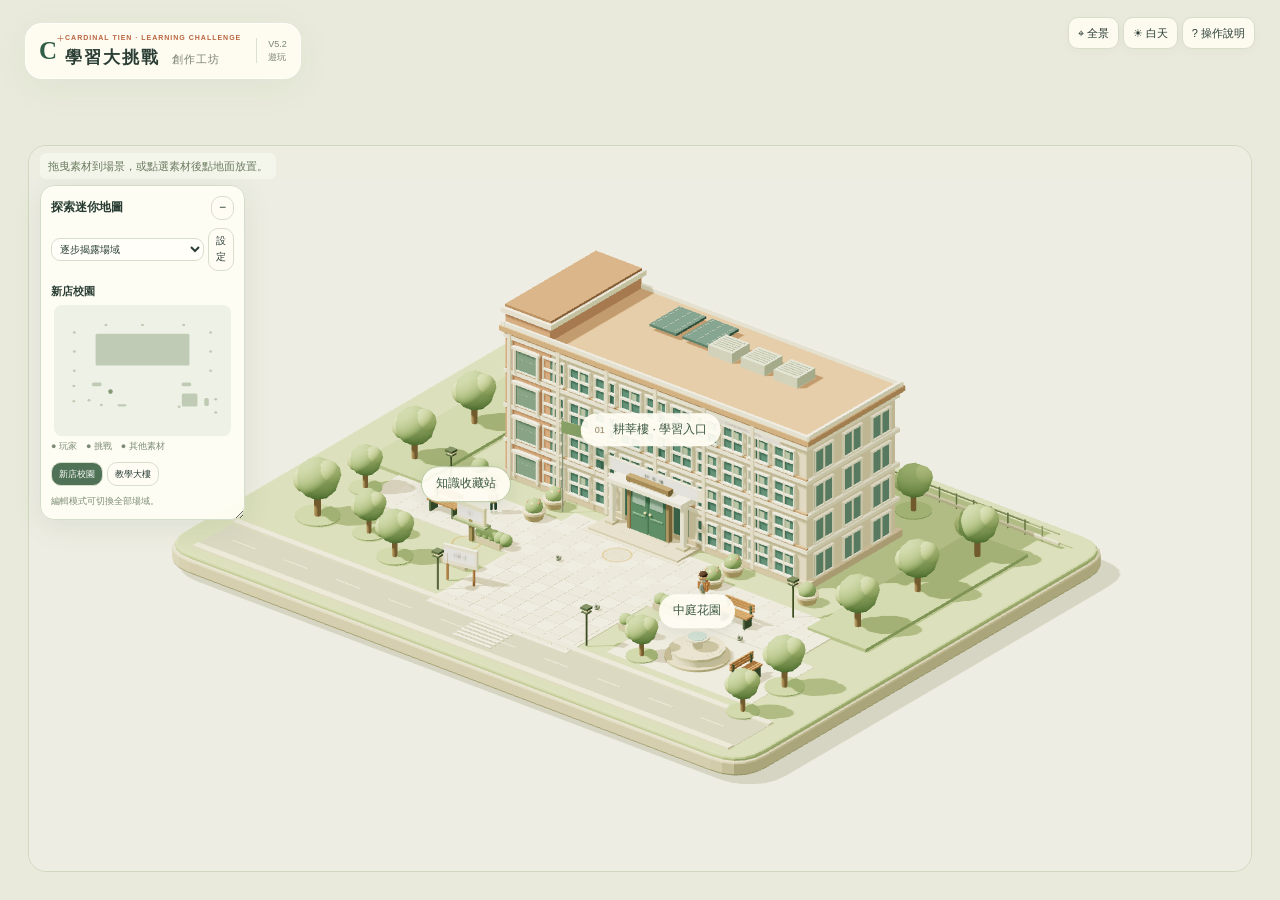
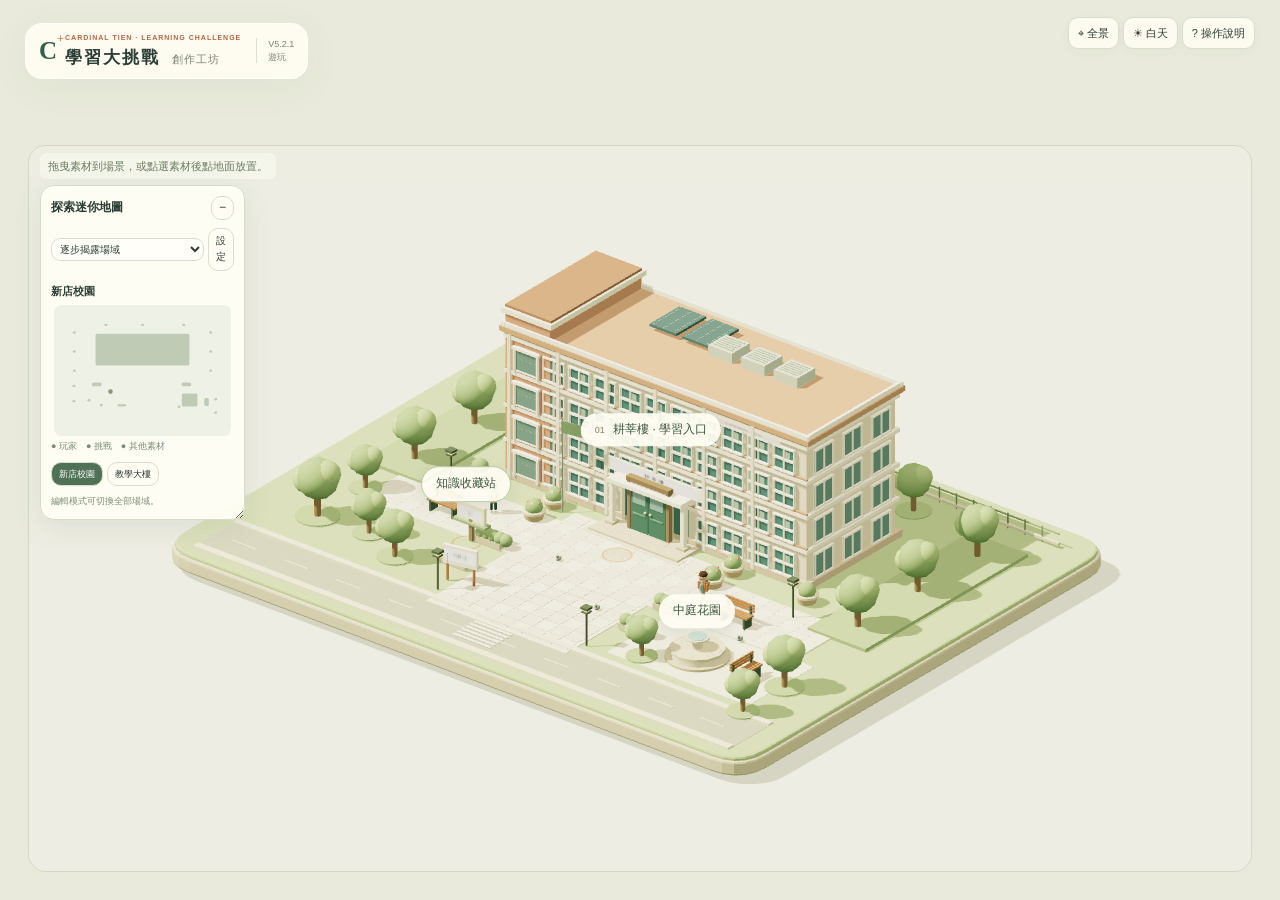
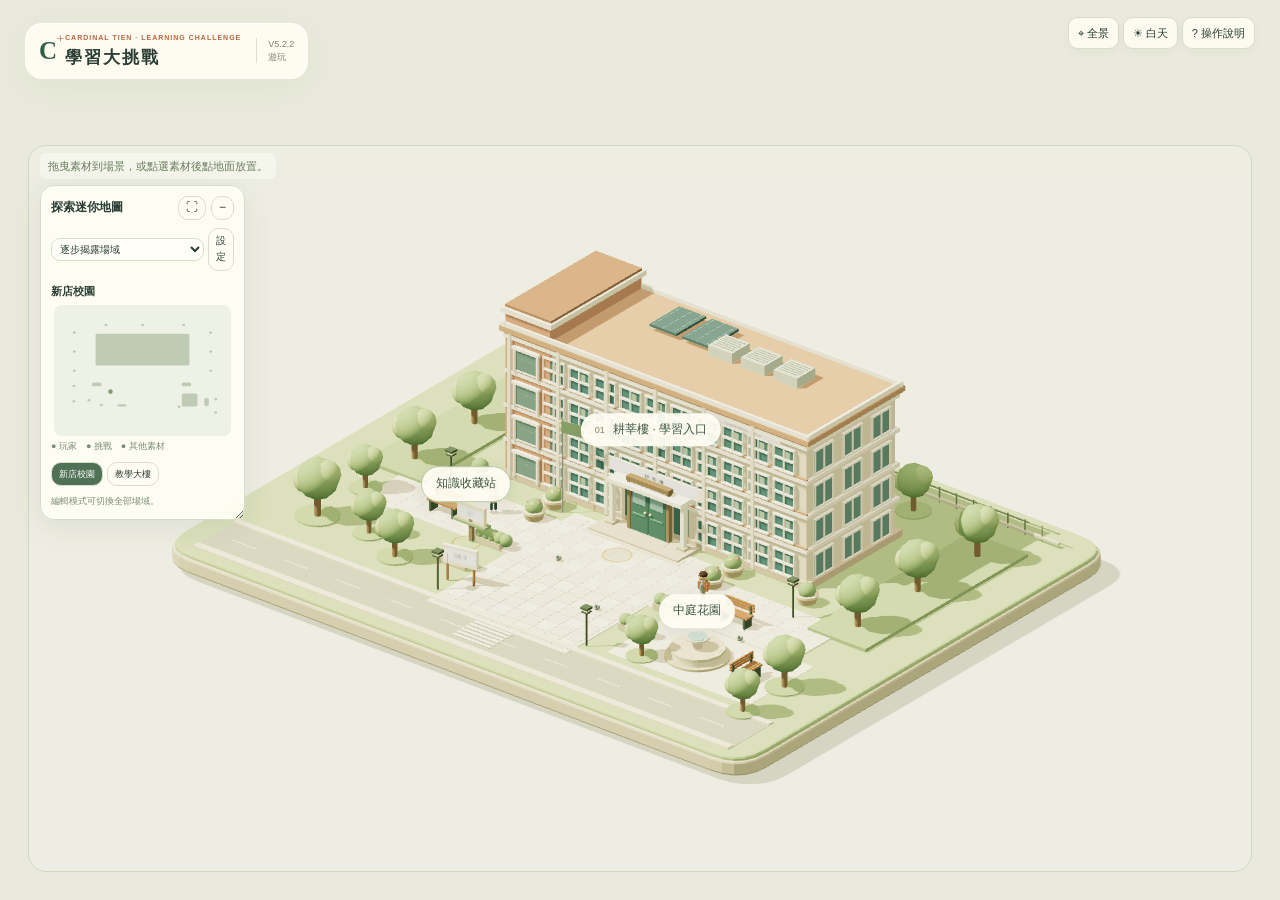
